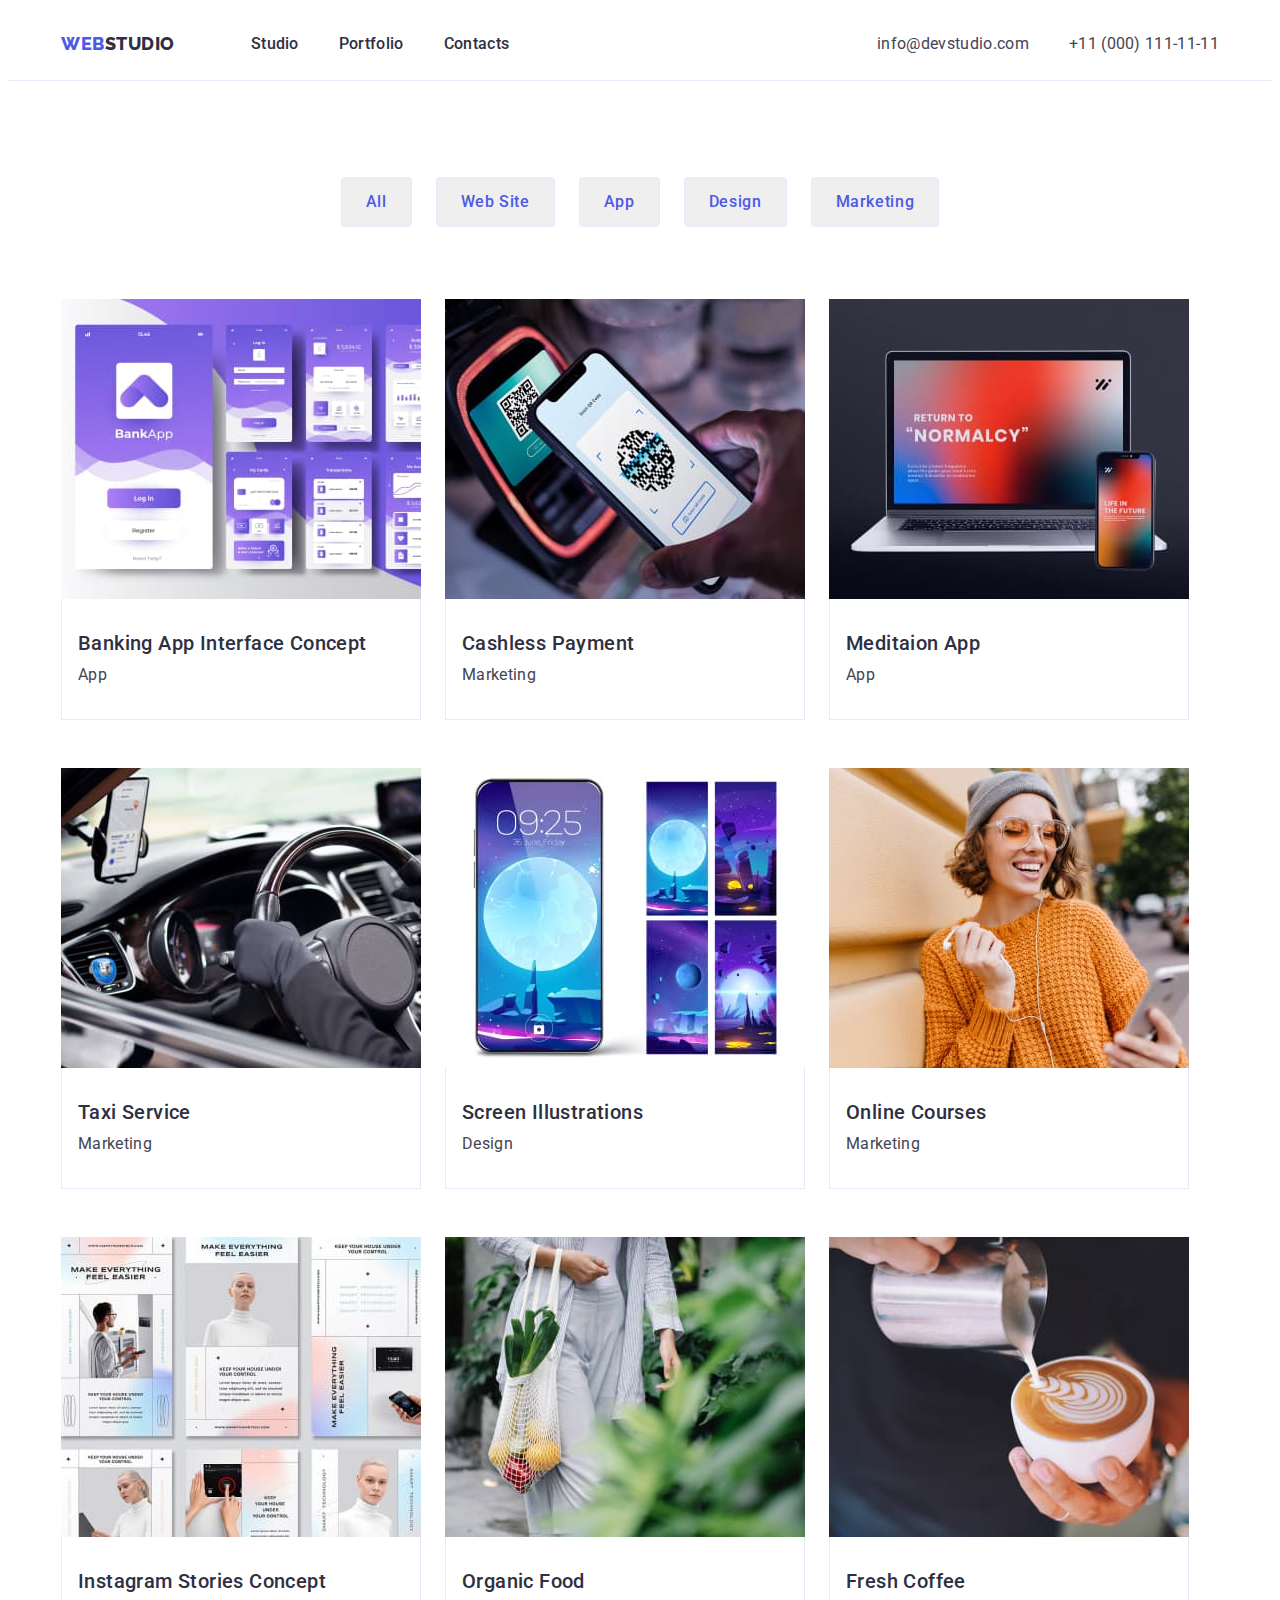
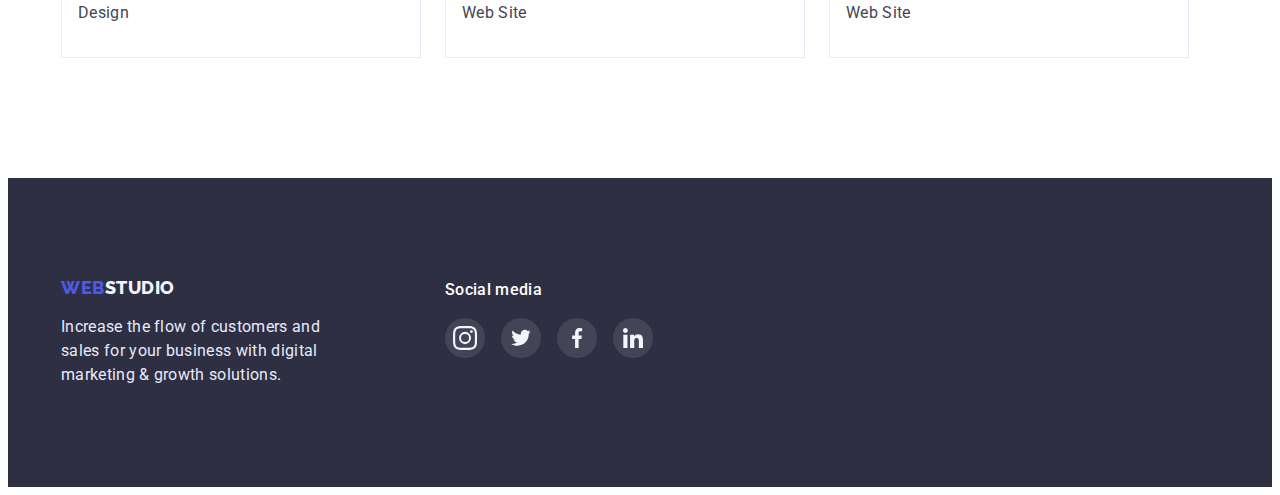
==== portfolio.html @ 491cf956 "Initial commit" ====
<!DOCTYPE html>
<html lang="en">
<head>
    <meta charset="UTF-8">
    <meta http-equiv="X-UA-Compatible" content="IE=edge">
    <meta name="viewport" content="width=device-width, initial-scale=1.0">
    <title>Webstudio</title>
    <link rel="preconnect" href="https://fonts.googleapis.com">
    <link rel="preconnect" href="https://fonts.gstatic.com" crossorigin>
    <link href="https://fonts.googleapis.com/css2?family=Raleway:wght@800&family=Roboto:wght@400;500;700;900&display=swap" rel="stylesheet">
    <link rel="stylesheet" href="https://cdnjs.cloudflare.com/ajax/libs/modern-normalize/1.1.0/modern-normalize.min.css" integrity="sha512-wpPYUAdjBVSE4KJnH1VR1HeZfpl1ub8YT/NKx4PuQ5NmX2tKuGu6U/JRp5y+Y8XG2tV+wKQpNHVUX03MfMFn9Q==" crossorigin="anonymous" referrerpolicy="no-referrer" />
    <link rel="stylesheet" href="./css/styles.css">
</head>
<body>
    <header class="header-portfolio">
        <div class="container header-container">
            <nav class="header-navigation">
            <a class="link logo-portfolio" href="./index.html">Web<span class="logo-portfolio-span">Studio</span></a>
                <ul class="list header-list">
                <li><a class="link portfolio-link" href="./index.html">Studio</a></li>
                <li><a class="link portfolio-link" href="./portfolio.html">Portfolio</a></li>
                <li><a class="link portfolio-link" href="#">Contacts</a></li>
            </ul>
            </nav>
            <address> 
                <ul class="list address-container">
            <li class="portfolio-item"><a class="link portfolio-mail contacts-port" href="mailto:info@devstudio.com">info@devstudio.com</a></li>
            <li class="portfolio-item"><a class="link portfolio-tel contacts-port" href="tel:+110001111111">+11 (000) 111-11-11</a></li>
                </ul>
            </address>
        </div>
    </header>
    <main>
        <section class="section-portf">
            <div class="container">
                <ul class="list list-btn">
                    <li><button class="btn-portfolio" type="button">All</button></li>
                    <li><button class="btn-portfolio" type="button">Web Site</button></li>
                    <li><button class="btn-portfolio" type="button">App</button></li>
                    <li><button class="btn-portfolio" type="button">Design</button></li>
                    <li><button class="btn-portfolio" type="button">Marketing</button></li>
                </ul>
                <ul class="list image-list">
                        <li class="item-portfolio">
                            <img src="./images/service1.jpg" alt="Content" width="360" height="300">
                            <div class="content-img-p">
                                <h2 class="image-title">Banking App Interface Concept</h2>
                                <p class="image-text">App</p>
                            </div>
                        </li>
                        <li class="item-portfolio">
                            <img src="./images/service2.jpg" alt="Phone" width="360" height="300">
                            <div class="content-img-p">
                                <h2 class="image-title">Cashless Payment</h2>
                                <p class="image-text">Marketing</p>
                            </div>
                        </li>
                        <li class="item-portfolio">
                            <img src="./images/service3.jpg" alt="laptop" width="360" height="300">
                            <div class="content-img-p">
                                <h2 class="image-title">Meditaion App</h2>
                                <p class="image-text">App</p>
                            </div>
                        </li>
                        <li class="item-portfolio">
                            <img src="./images/service4.jpg" alt="Car" width="360" height="300">
                            <div class="content-img-p">
                                <h2 class="image-title">Taxi Service</h2>
                                <p class="image-text">Marketing</p>
                            </div>
                        </li>
                        <li class="item-portfolio">
                            <img src="./images/service5.jpg" alt="Phon fon" width="360" height="300">
                            <div class="content-img-p">
                                <h2 class="image-title">Screen Illustrations</h2>
                                <p class="image-text">Design</p>
                            </div>
                        </li>
                        <li class="item-portfolio">
                            <img src="./images/service6.jpg" alt="A woman" width="360" height="300">
                            <div class="content-img-p">
                                <h2 class="image-title">Online Courses</h2>
                                <p class="image-text">Marketing</p>
                            </div>
                        </li>
                        <li class="item-portfolio">
                            <img src="./images/service7.jpg" alt="Instagram" width="360" height="300">
                            <div class="content-img-p">
                                <h2 class="image-title">Instagram Stories Concept</h2>
                                <p class="image-text">Design</p>
                            </div>
                        </li>
                        <li class="item-portfolio">
                            <img src="./images/service8.jpg" alt="Food" width="360" height="300">
                            <div class="content-img-p">
                                <h2 class="image-title">Organic Food</h2>
                                <p class="image-text">Web Site</p>
                            </div>
                        </li>
                        <li class="item-portfolio">
                            <img src="./images/service9.jpg" alt="Coffee" width="360" height="300">
                            <div class="content-img-p">
                                <h2 class="image-title">Fresh Coffee</h2>
                                <p class="image-text">Web Site</p>
                            </div>
                        </li>
                </ul>
            </div>
        </section>
    </main>
    <footer class="footer">
        <div class="container flex-footer">
            <div>
                <a class="link footer-logo" href="./index.html">Web<span class="footer-logo-span">Studio</span></a>
                <p class="footer-text">Increase the flow of customers and sales for your business with digital marketing & growth solutions.</p>
            </div>
            <div>
                <a class="soc-text">Social media</a>
                <ul class="soc-footer-list list">
                    <li class="socf-item"><a href="" class="socf-link link"><svg width="24" height="24"><use href="./images/icons.svg/symbol-defs.svg#icon-instagram"></use></svg></a></li>
                    <li class="socf-item"><a href="" class="socf-link link"><svg width="24" height="19.5"><use href="./images/icons.svg/symbol-defs.svg#icon-twitter"></use></svg></a></li>
                    <li class="socf-item"><a href="" class="socf-link link"><svg width="20" height="24"><use href="./images/icons.svg/symbol-defs.svg#icon-facebook"></use></svg></a></li>
                    <li class="socf-item"><a href="" class="socf-link link"><svg width="20" height="20"><use href="./images/icons.svg/symbol-defs.svg#icon-linkedin"></use></svg></a></li>
                </ul>
            </div>
        </div>
    </footer>   
</body>
</html>
---- css/styles.css ----
:root {
  --main-background: #2e2f42;
  --text-color: #434455;
  --hover-focus-color: #4D5AE5;
  --btn-color-hov-foc: #404BBF;
  --light-color: #ffffff;
  --4light-color: #f4f4fd;
  --footer-color-text: #e7e9fc;
  --border-color: 1px solid #e7e9fc;
}


body {
  font-family: 'roboto', sans-serif;
  color: var(--text-color)
}

h1,h2,h3,p {
  margin: 0;
}

ul {
  margin: 0;
  padding-left: 0;
}

img {
  display: block;
  max-width: 100%;
  height: auto; 
}

.container {
  width: 1158px;
  padding: 0 15px;
  margin: 0 auto;
}

.sections {
  padding-bottom: 120px;
  padding-top: 120px; 
}


.list {
  list-style: none;
}

.link {
  text-decoration: none;
}
/* Header */
.header {
  padding-top: 24px;
  padding-bottom: 24px;
}

.header-container {
  display: flex; 
  align-items: center;
}

.header-navigation {
  display: flex;
  align-items: center; 
  margin-right: auto;
}

.address-container {
  display: flex;
  align-items: center;
  gap: 40px;
}

.header-logo {  
  font-family: 'raleway', sans-serif;
  font-weight: 800;
  font-size: 18px;
  line-height: 1.33;
  letter-spacing: 0.03em;
  text-transform: uppercase;
  color: var(--hover-focus-color);
  margin-right: 76px;
}
.span-logo {
  color: var(--main-background);
}
.header-list {
  display: flex;
  gap: 40px;
}
.header-item {
}
.header-link {
  font-weight: 500;
  font-size: 16px;
  line-height: 1.5;
  letter-spacing: 0.02em;
  color: var(--main-background);
}
.header-link:hover,
.header-link:focus {
  color: var(--hover-focus-color);
}

.address {
}
.address-list {
}

.address-item {
  font-style: normal;
}
.contacts-header:hover,
.contacts-header:focus {
  color: var(--hover-focus-color);
}
.address-mail {
  font-size: 16px;
  line-height: 1.5;
  letter-spacing: 0.02em;
  color: var(--text-color);
}
.address-tel {
  font-size: 16px;
  line-height: 1.5;
  letter-spacing: 0.02em;
  color: var(--text-color);
}
/* hero */
.section-hero {
  max-width: 1440px;
  background: var(--main-background);
  background-image: linear-gradient(rgba(46, 47, 66, 0.7),rgba(46, 47, 66, 0.7)), url(../images/people-office.jpg);
  background-repeat: no-repeat;
  padding-top: 188px;
  padding-bottom: 188px;
  text-align: center;
}
.section-title-hero {
  font-size: 56px;
  line-height: 1.07;
  text-align: center;
  letter-spacing: 0.02em;
  color: var(--light-color);
  margin-bottom: 48px;
}

.main-btn {
  font-family: "Roboto", sans-serif;
  font-weight: 500;
  font-size: 16px;
  line-height: 1.5;
  letter-spacing: 0.04em;
  color: var(--light-color);
  cursor: pointer;
  background: var(--hover-focus-color);
  box-shadow: 0px 4px 4px rgba(0, 0, 0, 0.15);
  border-radius: 4px;
  padding: 16px 32px;
  border: 0;
}

.main-btn:hover,
.main-btn:focus {
  background: var(--btn-color-hov-foc);
}

/* features */

.icon-box-features {
  width: 264px;
  height: 112px;
  background: #F4F4FD;
  border-radius: 4px;
  display: grid;
  justify-items: center;
  align-items: center;
}

.features-icon {
  width: 64px;
  height: 64px;
  display: flex;
  justify-items: center;
}

.item {
  flex-basis: calc((100% - 72px) /4);
}

.text-content{
  display: flex;
  gap: 24px;
}

.title-features {
}
.visually-hidden {
  position: absolute;
  white-space: nowrap;
  width: 1px;
  height: 1px;
  overflow: hidden;
  border: 0;
  padding: 0;
  clip: rect(0 0 0 0);
  clip-path: inset(50%);
  margin: -1px;
}
.subtitle-features {
  font-weight: 500;
  font-size: 20px;
  line-height: 1.2;
  letter-spacing: 0.02em;
  color: var(--main-background);
  margin-bottom: 8px;
  margin-top: 8px;
}
.text-features {
  font-size: 16px;
  line-height: 1.5;
  letter-spacing: 0.02em;
  color: var(--text-color);
  max-width: 264px;
}
/* doing */
.doing {
  padding-bottom: 120px;
}
.doing-title {
  font-size: 36px;
  line-height: 1.11;
  letter-spacing: 0.02em;
  text-align: center;
  text-transform: capitalize;
  color: var(--main-background);
  margin-bottom: 72px;
}
.doing-item {
}
.doing-list {
  display: flex;
  gap: 24px;
}

/* team */

.team {
  background: var(--4light-color);
}
.team-title {
  font-size: 36px;
  line-height: 1.11;
  letter-spacing: 0.02em;
  text-align: center;
  text-transform: capitalize;
  color: var(--main-background);
  margin-bottom: 72px;
}
.team-item {
  background: var(--light-color);
  text-align: center;
  box-shadow: 0px 1px 6px rgba(46, 47, 66, 0.08), 0px 1px 1px rgba(46, 47, 66, 0.16), 0px 2px 1px rgba(46, 47, 66, 0.08);
  border-radius: 0px 0px 4px 4px;
}

.team-subtitle {
  font-weight: 500;
  font-size: 20px;
  line-height: 1.2;
  letter-spacing: 0.02em;
  color: var(--main-background);
}
.team-text {
  font-size: 16px;
  line-height: 1.5;
  letter-spacing: 0.02em;
  color: var(--text-color);
  margin-top: 8px;
  margin-bottom: 8px;
}

.team-conten {
  padding-top: 32px;
  padding-bottom: 32px;
}

.team-list {
  display: flex;
  gap: 24px;
}

.team-soc-list {
  display: flex;
  justify-content: center;
  gap: 24px;
}
.team-soc-item {
  width: 40px;
  height: 40px;
}
.team-soc-link {
  width: 100%;
  height: 100%;
  background-color: #4D5AE5;
  display: flex;
  align-items: center;
  justify-content: center;
  border-radius: 50%;
}

.team-soc-item :is(:hover,:focus) {
  background-color: #404BBF;
}
/* customers */

.customers-title {
  font-size: 36px;
  line-height: 40px;
  text-align: center;
  letter-spacing: 0.02em;
  text-transform: capitalize;
  color: var(--main-background);
  margin-bottom: 72px;
}

.customers-section {
  padding-top: 130px;
  padding-bottom: 120px;
}

.customers-list {
  display: flex;
  gap: 24px;
}

.customers-item {
  flex-basis: calc((100% - 120px) / 6);
  width: 168px;
  height: 88px;
}
.customers-link {
  width: 100%;
  height: 100%;
  border: 1px solid #8E8F99;
  display: flex;
  align-items: center;
  justify-content: center;
  border-radius: 5px;
}

.customers-icon{
  fill: #8e8f99;
}
.customers-link:is(:hover, :focus) {
  border-color: #404BBF;
} 
.customers-link:is(:hover, :focus)  .customers-icon {
  fill: #404BBF;
}

/* footer */


.footer-logo {
  font-family: "Raleway", sans-serif;
  font-weight: 800;
  font-size: 18px;
  line-height: 1.16;
  letter-spacing: 0.03em;
  text-transform: uppercase;
  color: var(--hover-focus-color);
}
.footer-logo-span {
  color: var(--4light-color);
}
.footer-text {
  font-size: 16px;
  line-height: 1.5;
  letter-spacing: 0.02em;
  color: var(--footer-color-text);
  margin-top: 16px;
  max-width: 264px;
}
.flex-footer {
  display: flex;
  gap: 120px;
}

.soc-text {
  font-weight: 500;
  font-size: 16px;
  line-height: 24px;
  letter-spacing: 0.02em;
  color: #FFFFFF;
}

.soc-footer-list {
  display: flex;
  gap: 16px;
  padding-top: 16px;
}

.socf-item {
  width: 40px;
  height: 40px;
}
.socf-link {  
  width: 100%;
  height: 100%;
  background-color: #434455;
  display: flex;
  align-items: center;
  justify-content: center;
  border-radius: 50%;
}

.socf-item :is(:hover,:focus) {
  background-color: #31D0AA;
}

/* -----PORTFOLIO----- */
/* header */

.header-portfolio {
  padding-top: 24px;
  padding-bottom: 24px;
  border-bottom: 1px solid #E7E9FC;
}

.logo-portfolio {
  font-family: "Raleway", sans-serif;
  font-weight: 800;
  font-size: 18px;
  line-height: 1.33;
  letter-spacing: 0.03em;
  text-transform: uppercase;
  color: var(--hover-focus-color);
  margin-right: 76px;
}
.logo-portfolio-span {
  color: var(--main-background);
}
.portfolio-link {
  font-weight: 500;
  font-size: 16px;
  line-height: 1.5;
  letter-spacing: 0.02em;
  color: var(--main-background);
}

.portfolio-link:hover,
.portfolio-link:focus {
  color: var(--hover-focus-color);
}

.portfolio-mail {
  font-size: 16px;
  line-height: 1.5;
  letter-spacing: 0.02em;
  color: var(--text-color);
}
.portfolio-tel {
  font-size: 16px;
  line-height: 1.5;
  letter-spacing: 0.02em;
  color: var(--text-color);
}


.contacts-port:hover,
.contacts-port:focus {
  color: var(--hover-focus-color);
}

.portfolio-item {
    font-style: normal;
  }
  

/* section button */ 

.list-btn {
  display: flex;
  gap: 24px;
  justify-content: center;
}

.section-portf {
  padding-top: 96px;
  padding-bottom: 120px;
}

.btn-portfolio {
  font-family: "Roboto", sans-serif;
  font-weight: 500;
  font-size: 16px;
  line-height: 1.5;
  letter-spacing: 0.04em;
  color: var(--hover-focus-color);
  cursor: pointer;
  border: var(--border-color);
  border-radius: 4px;
  padding: 12px 24px;
}

.btn-portfolio:hover,
.btn-portfolio:focus {
  color: var(--light-color);
  border-color: var(--btn-color-hov-foc);
  background:  var(--btn-color-hov-foc);
  box-shadow: 0px 3px 1px rgba(0, 0, 0, 0.1), 0px 2px 1px rgba(0, 0, 0, 0.08), 0px 2px 2px rgba(0, 0, 0, 0.12);
}

/* section image*/

.itm-portfolio {
  flex-basis: calc((100% - 48px) /3);
}

.content-img-p {
  border: 1px solid #E7E9FC;
  border-top: none;
  padding-left: 16px;
  padding-bottom: 32px;
  padding-top: 32px;
}

.content-img-p:is(:hover,:focus) {
  box-shadow: 0px 1px 6px rgba(46, 47, 66, 0.08), 
0px 1px 1px rgba(46, 47, 66, 0.16), 0px 2px 1px rgba(46, 47, 66, 0.08);
  cursor: pointer;
}


.image-list {
  margin-top: 72px;
  display: flex;
  flex-wrap: wrap;
  column-gap: 24px;
  row-gap: 48px;
}

.image-title {
  font-weight: 500;
  font-size: 20px;
  line-height: 1.2;
  letter-spacing: 0.02em;
  color: var(--main-background);
  margin-bottom: 8px;
}
.image-text {
  font-size: 16px;
  line-height: 1.5;
  letter-spacing: 0.02em;
  color: var(--text-color)
  
}
/* footet portfolio */

.footer {
  background: var(--main-background);
  padding-top: 100px;
  padding-bottom: 100px;
}

.logo-footer-port {
  font-family: "Raleway", sans-serif;
  font-weight: 800;
  font-size: 18px;
  line-height: 1.16;
  letter-spacing: 0.03em;
  text-transform: uppercase;
  color: var(--hover-focus-color);
}

.logo-footer-span-port {
  color: var(--4light-color);
}

.footer-text-port {
  font-size: 16px;
  line-height: 1.5;
  letter-spacing: 0.02em;
  color: var(--footer-color-text);
  margin-top: 16px;
  max-width: 264px;
}
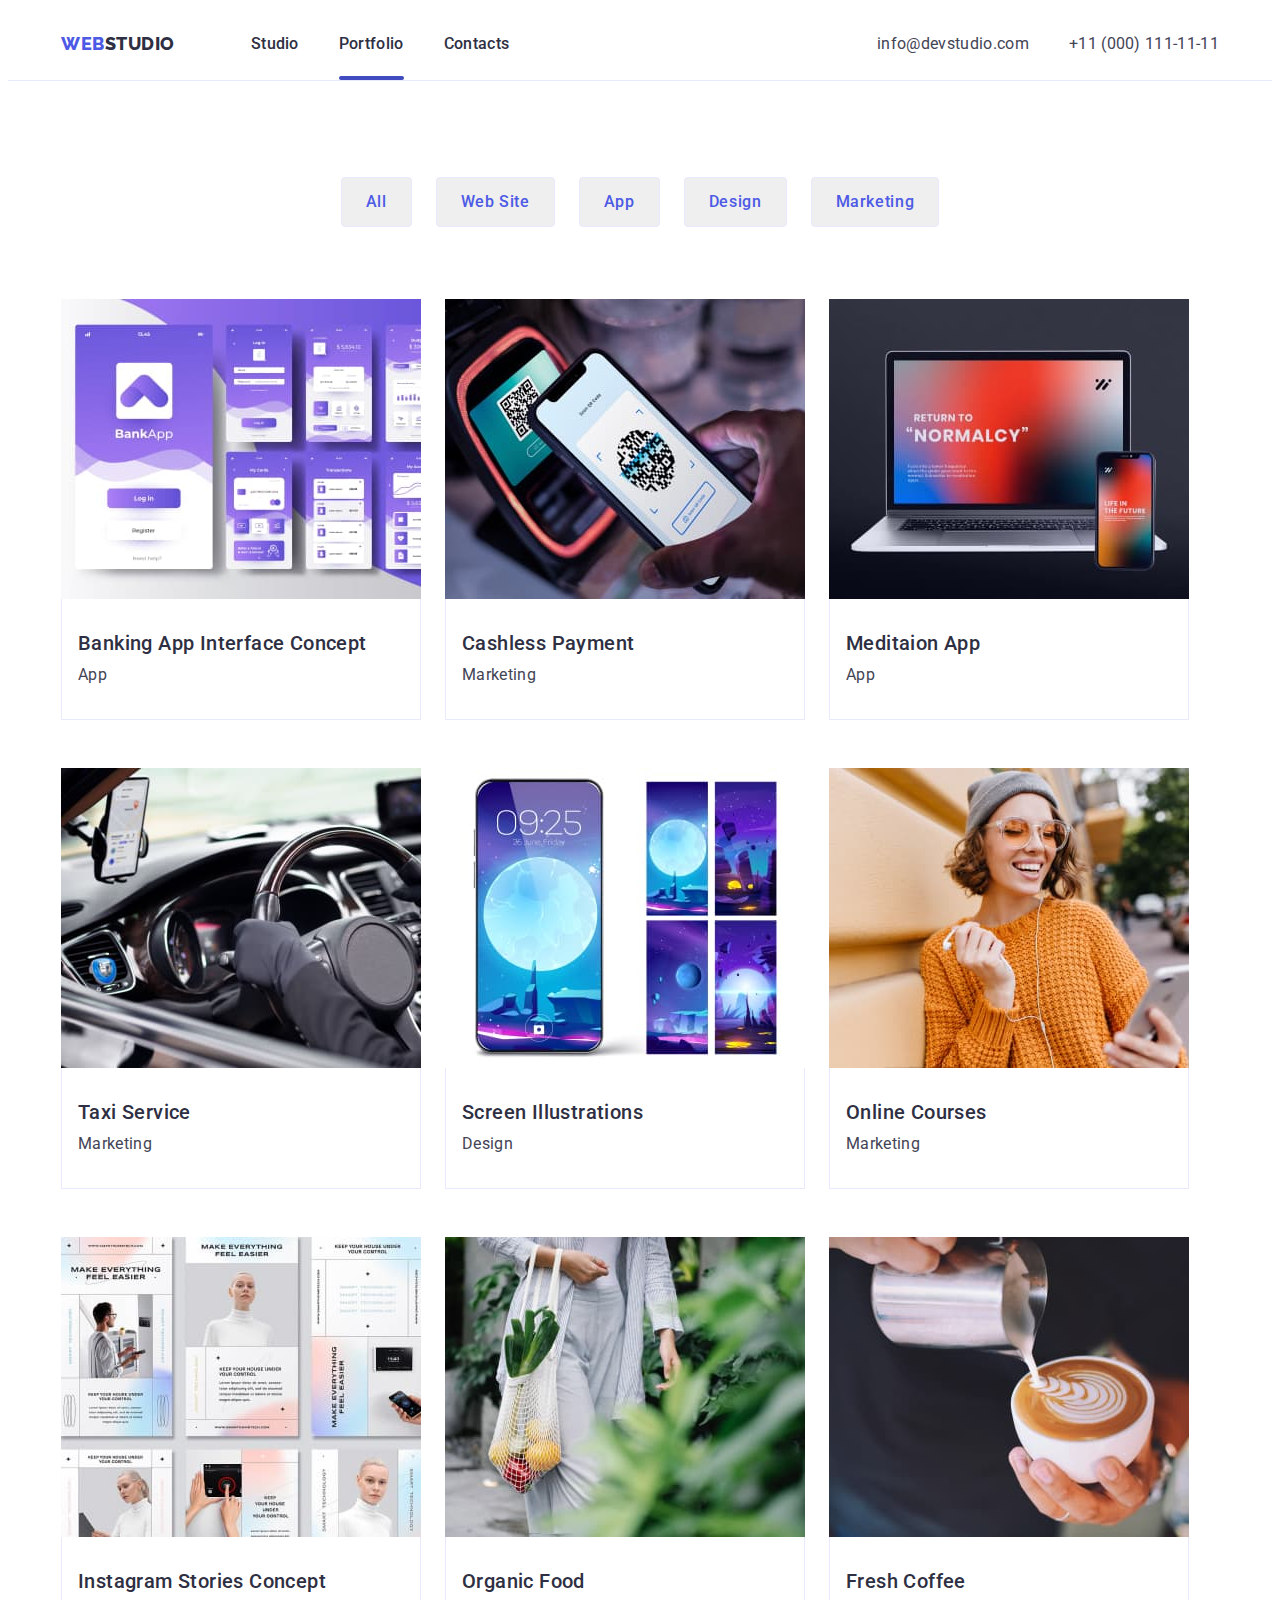
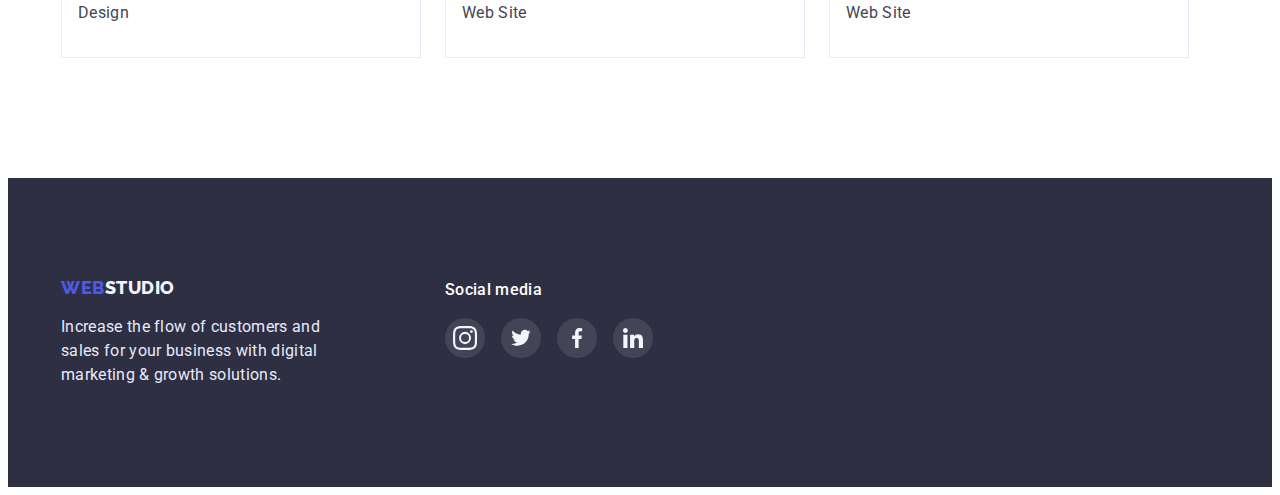
==== commit 163244b6: "add all" ====
--- a/portfolio.html
+++ b/portfolio.html
@@ -18,7 +18,7 @@
             <a class="link logo-portfolio" href="./index.html">Web<span class="logo-portfolio-span">Studio</span></a>
                 <ul class="list header-list">
                 <li><a class="link portfolio-link" href="./index.html">Studio</a></li>
-                <li><a class="link portfolio-link" href="./portfolio.html">Portfolio</a></li>
+                <li><a class="link portfolio-link current" href="./portfolio.html">Portfolio</a></li>
                 <li><a class="link portfolio-link" href="#">Contacts</a></li>
             </ul>
             </nav>
--- a/css/styles.css
+++ b/css/styles.css
@@ -50,6 +50,23 @@
   text-decoration: none;
 }
 /* Header */
+
+.current {
+  color: #404BBF;
+  position: relative;
+}
+
+.current::after {
+  content: "";
+  position: absolute;
+  width: 100%;
+  height: 4px;
+  left: 0px;
+  bottom: -27px;
+  background: var(--btn-color-hov-foc);
+  border-radius: 2px;
+}
+
 .header {
   padding-top: 24px;
   padding-bottom: 24px;
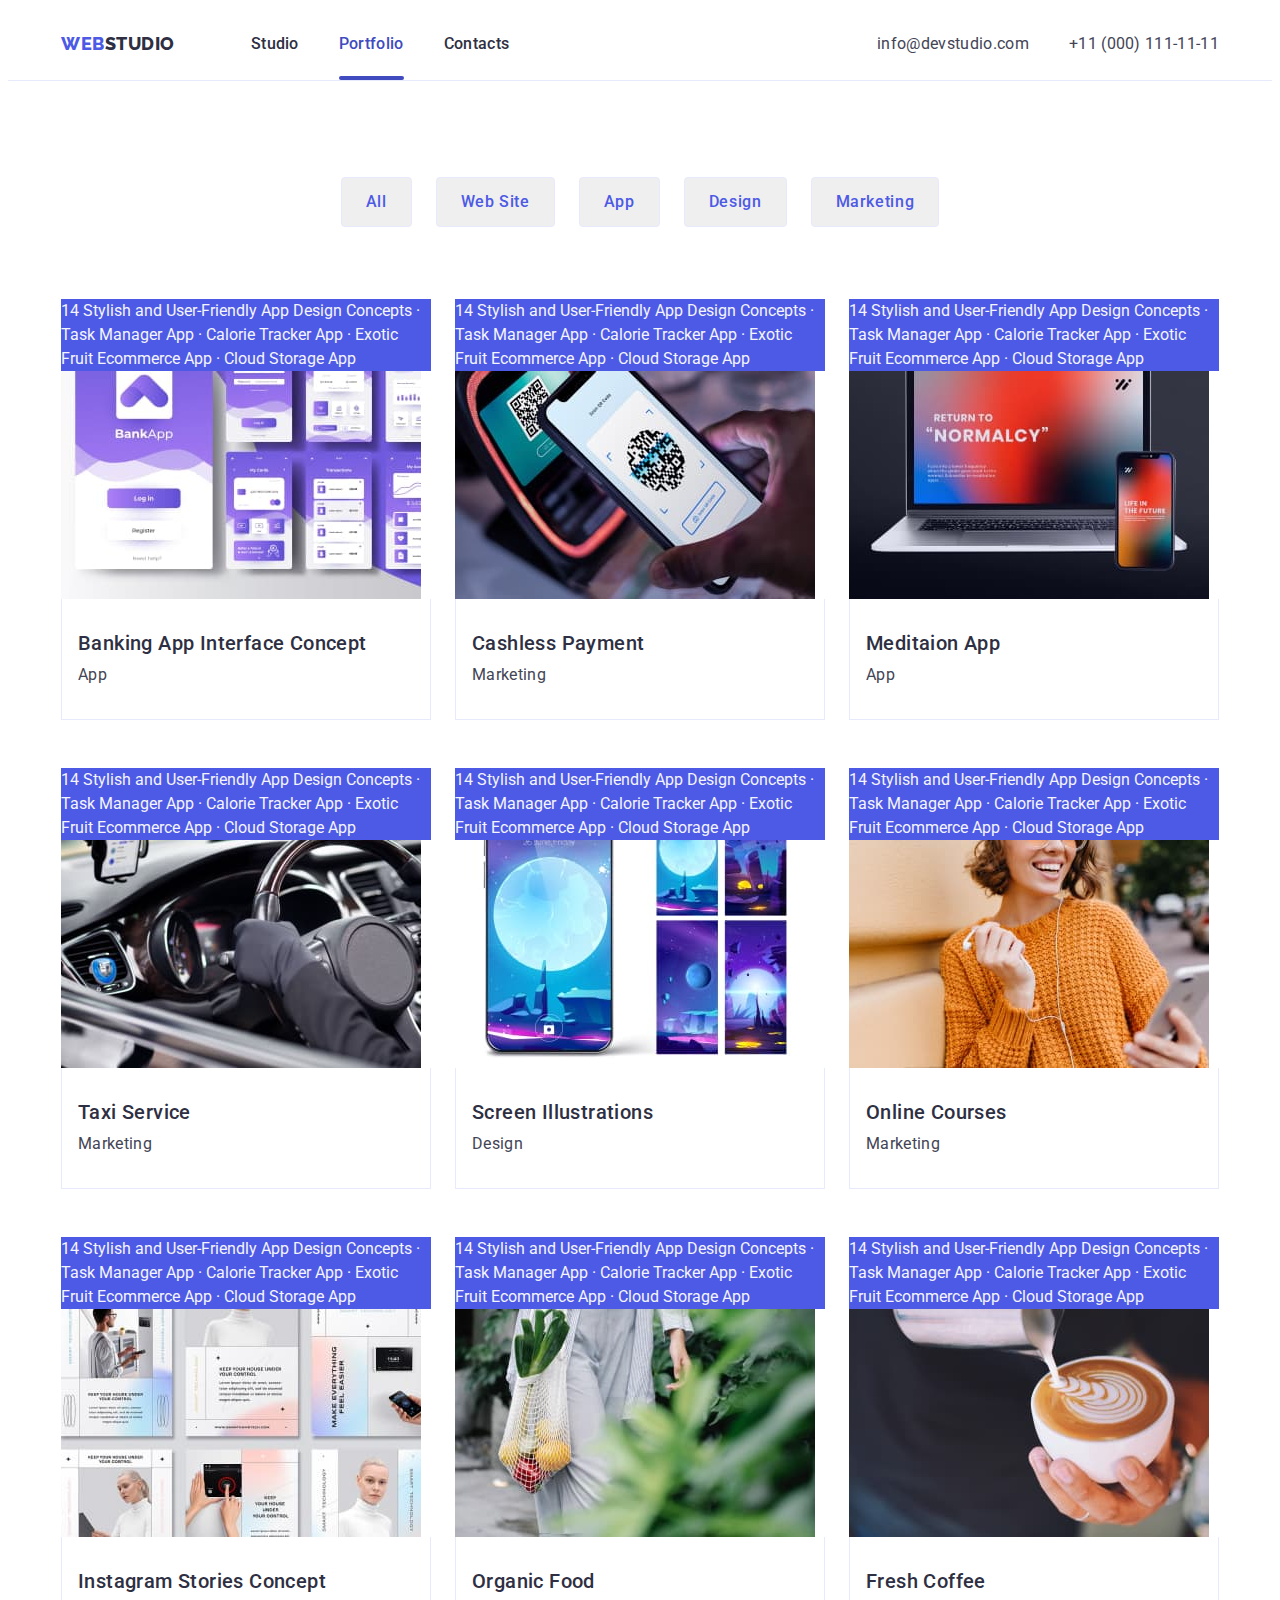
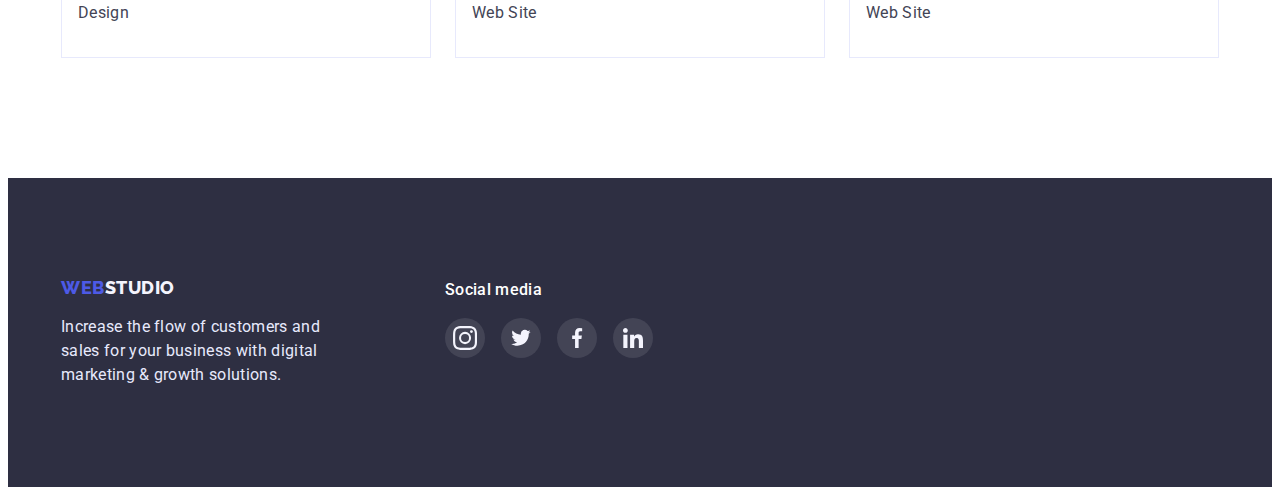
==== commit dbf172d0: "add all" ====
--- a/portfolio.html
+++ b/portfolio.html
@@ -43,6 +43,7 @@
                 <ul class="list image-list">
                         <li class="item-portfolio">
                             <img src="./images/service1.jpg" alt="Content" width="360" height="300">
+                            <p class="portf-top-text">14 Stylish and User-Friendly App Design Concepts · Task Manager App · Calorie Tracker App · Exotic Fruit Ecommerce App · Cloud Storage App</p>
                             <div class="content-img-p">
                                 <h2 class="image-title">Banking App Interface Concept</h2>
                                 <p class="image-text">App</p>
@@ -50,6 +51,7 @@
                         </li>
                         <li class="item-portfolio">
                             <img src="./images/service2.jpg" alt="Phone" width="360" height="300">
+                            <p class="portf-top-text">14 Stylish and User-Friendly App Design Concepts · Task Manager App · Calorie Tracker App · Exotic Fruit Ecommerce App · Cloud Storage App</p>
                             <div class="content-img-p">
                                 <h2 class="image-title">Cashless Payment</h2>
                                 <p class="image-text">Marketing</p>
@@ -57,6 +59,7 @@
                         </li>
                         <li class="item-portfolio">
                             <img src="./images/service3.jpg" alt="laptop" width="360" height="300">
+                            <p class="portf-top-text">14 Stylish and User-Friendly App Design Concepts · Task Manager App · Calorie Tracker App · Exotic Fruit Ecommerce App · Cloud Storage App</p>
                             <div class="content-img-p">
                                 <h2 class="image-title">Meditaion App</h2>
                                 <p class="image-text">App</p>
@@ -64,6 +67,7 @@
                         </li>
                         <li class="item-portfolio">
                             <img src="./images/service4.jpg" alt="Car" width="360" height="300">
+                            <p class="portf-top-text">14 Stylish and User-Friendly App Design Concepts · Task Manager App · Calorie Tracker App · Exotic Fruit Ecommerce App · Cloud Storage App</p>
                             <div class="content-img-p">
                                 <h2 class="image-title">Taxi Service</h2>
                                 <p class="image-text">Marketing</p>
@@ -71,6 +75,7 @@
                         </li>
                         <li class="item-portfolio">
                             <img src="./images/service5.jpg" alt="Phon fon" width="360" height="300">
+                            <p class="portf-top-text">14 Stylish and User-Friendly App Design Concepts · Task Manager App · Calorie Tracker App · Exotic Fruit Ecommerce App · Cloud Storage App</p>
                             <div class="content-img-p">
                                 <h2 class="image-title">Screen Illustrations</h2>
                                 <p class="image-text">Design</p>
@@ -78,6 +83,7 @@
                         </li>
                         <li class="item-portfolio">
                             <img src="./images/service6.jpg" alt="A woman" width="360" height="300">
+                            <p class="portf-top-text">14 Stylish and User-Friendly App Design Concepts · Task Manager App · Calorie Tracker App · Exotic Fruit Ecommerce App · Cloud Storage App</p>
                             <div class="content-img-p">
                                 <h2 class="image-title">Online Courses</h2>
                                 <p class="image-text">Marketing</p>
@@ -85,6 +91,7 @@
                         </li>
                         <li class="item-portfolio">
                             <img src="./images/service7.jpg" alt="Instagram" width="360" height="300">
+                            <p class="portf-top-text">14 Stylish and User-Friendly App Design Concepts · Task Manager App · Calorie Tracker App · Exotic Fruit Ecommerce App · Cloud Storage App</p>
                             <div class="content-img-p">
                                 <h2 class="image-title">Instagram Stories Concept</h2>
                                 <p class="image-text">Design</p>
@@ -92,6 +99,7 @@
                         </li>
                         <li class="item-portfolio">
                             <img src="./images/service8.jpg" alt="Food" width="360" height="300">
+                            <p class="portf-top-text">14 Stylish and User-Friendly App Design Concepts · Task Manager App · Calorie Tracker App · Exotic Fruit Ecommerce App · Cloud Storage App</p>
                             <div class="content-img-p">
                                 <h2 class="image-title">Organic Food</h2>
                                 <p class="image-text">Web Site</p>
@@ -99,6 +107,7 @@
                         </li>
                         <li class="item-portfolio">
                             <img src="./images/service9.jpg" alt="Coffee" width="360" height="300">
+                            <p class="portf-top-text">14 Stylish and User-Friendly App Design Concepts · Task Manager App · Calorie Tracker App · Exotic Fruit Ecommerce App · Cloud Storage App</p>
                             <div class="content-img-p">
                                 <h2 class="image-title">Fresh Coffee</h2>
                                 <p class="image-text">Web Site</p>
--- a/css/styles.css
+++ b/css/styles.css
@@ -51,21 +51,7 @@
 }
 /* Header */
 
-.current {
-  color: #404BBF;
-  position: relative;
-}
-
-.current::after {
-  content: "";
-  position: absolute;
-  width: 100%;
-  height: 4px;
-  left: 0px;
-  bottom: -27px;
-  background: var(--btn-color-hov-foc);
-  border-radius: 2px;
-}
+
 
 .header {
   padding-top: 24px;
@@ -114,12 +100,15 @@
   line-height: 1.5;
   letter-spacing: 0.02em;
   color: var(--main-background);
+  transition: color 250ms;
 }
 .header-link:hover,
 .header-link:focus {
   color: var(--hover-focus-color);
 }
 
+
+
 .address {
 }
 .address-list {
@@ -131,6 +120,7 @@
 .contacts-header:hover,
 .contacts-header:focus {
   color: var(--hover-focus-color);
+  transition: color 250ms;
 }
 .address-mail {
   font-size: 16px;
@@ -176,6 +166,7 @@
   border-radius: 4px;
   padding: 16px 32px;
   border: 0;
+  transition: background 250ms;
 }
 
 .main-btn:hover,
@@ -313,10 +304,7 @@
   justify-content: center;
   gap: 24px;
 }
-.team-soc-item {
-  width: 40px;
-  height: 40px;
-}
+
 .team-soc-link {
   width: 100%;
   height: 100%;
@@ -325,6 +313,12 @@
   align-items: center;
   justify-content: center;
   border-radius: 50%;
+  transition: background-color 250ms;
+}
+
+.team-soc-item {
+  width: 40px;
+  height: 40px;
 }
 
 .team-soc-item :is(:hover,:focus) {
@@ -365,10 +359,12 @@
   align-items: center;
   justify-content: center;
   border-radius: 5px;
+  transition: border-color 250ms;
 }
 
 .customers-icon{
   fill: #8e8f99;
+  transition: fill 250ms;
 }
 .customers-link:is(:hover, :focus) {
   border-color: #404BBF;
@@ -431,6 +427,7 @@
   align-items: center;
   justify-content: center;
   border-radius: 50%;
+  transition: background-color 250ms linear;
 }
 
 .socf-item :is(:hover,:focus) {
@@ -465,6 +462,7 @@
   line-height: 1.5;
   letter-spacing: 0.02em;
   color: var(--main-background);
+  transition: color 250ms linear;
 }
 
 .portfolio-link:hover,
@@ -477,12 +475,14 @@
   line-height: 1.5;
   letter-spacing: 0.02em;
   color: var(--text-color);
+  transition: color 250ms linear;
 }
 .portfolio-tel {
   font-size: 16px;
   line-height: 1.5;
   letter-spacing: 0.02em;
   color: var(--text-color);
+  transition: color 250ms linear;
 }
 
 
@@ -520,6 +520,7 @@
   border: var(--border-color);
   border-radius: 4px;
   padding: 12px 24px;
+  transition: background  250ms linear, border-color  250ms linear ;
 }
 
 .btn-portfolio:hover,
@@ -532,8 +533,18 @@
 
 /* section image*/
 
-.itm-portfolio {
+.item-portfolio {
   flex-basis: calc((100% - 48px) /3);
+  position: relative;
+}
+
+.portf-top-text {
+  position: absolute;
+  top: 0;
+  font-size: 16px;
+  line-height: 1.5;
+  color: var(--4light-color);
+  background-color: var(--hover-focus-color);
 }
 
 .content-img-p {
@@ -542,6 +553,7 @@
   padding-left: 16px;
   padding-bottom: 32px;
   padding-top: 32px;
+  transition: box-shadow 250ms linear;
 }
 
 .content-img-p:is(:hover,:focus) {
@@ -604,3 +616,19 @@
   margin-top: 16px;
   max-width: 264px;
 }
+
+.current {
+  color: #404BBF;
+  position: relative;
+}
+
+.current::after {
+  content: "";
+  position: absolute;
+  width: 100%;
+  height: 4px;
+  left: 0px;
+  bottom: -27px;
+  background: var(--btn-color-hov-foc);
+  border-radius: 2px;
+}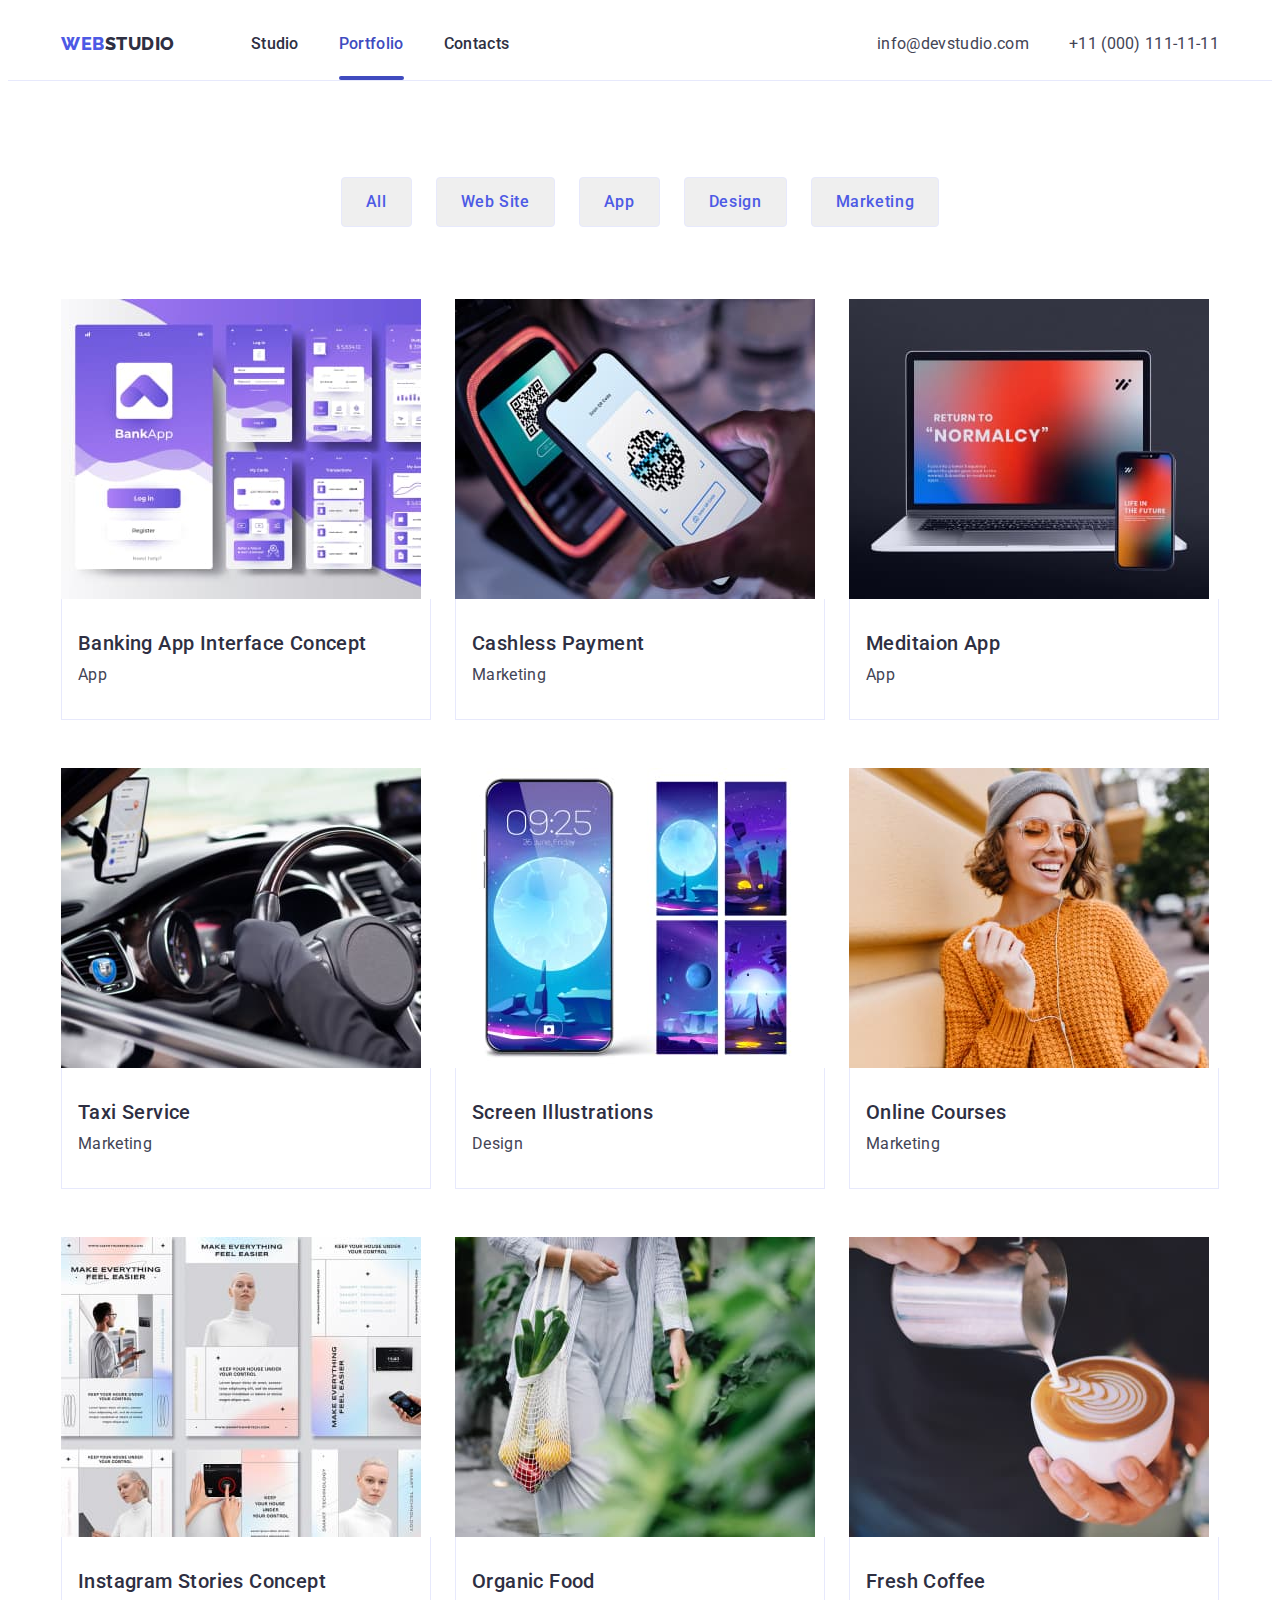
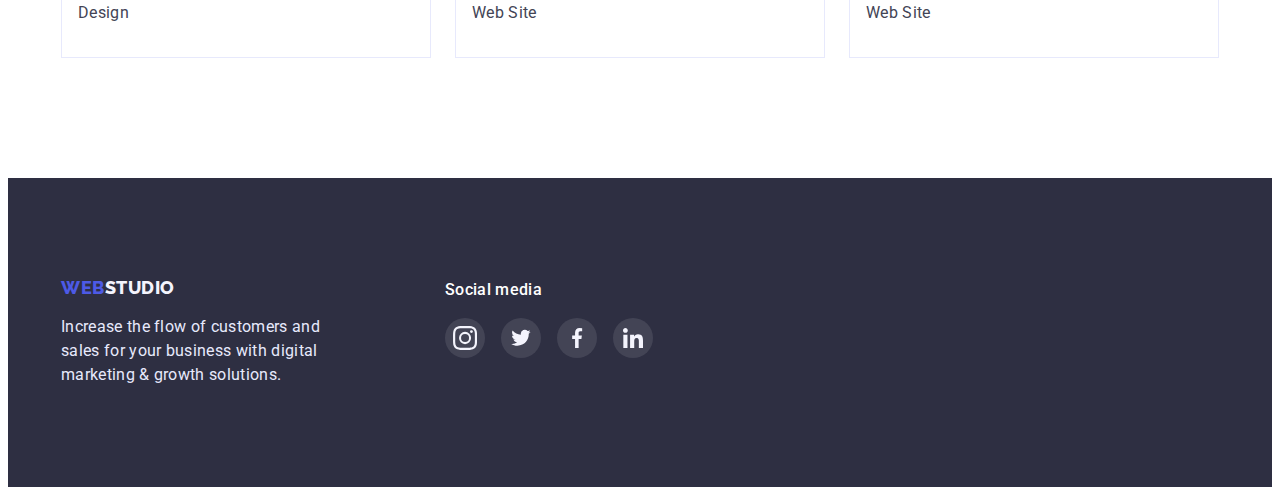
==== commit 0a3351d0: "add all" ====
--- a/portfolio.html
+++ b/portfolio.html
@@ -42,72 +42,72 @@
                 </ul>
                 <ul class="list image-list">
                         <li class="item-portfolio">
-                            <img src="./images/service1.jpg" alt="Content" width="360" height="300">
-                            <p class="portf-top-text">14 Stylish and User-Friendly App Design Concepts · Task Manager App · Calorie Tracker App · Exotic Fruit Ecommerce App · Cloud Storage App</p>
+                            <div class="portf-top-wrap"><img src="./images/service1.jpg" alt="Content" width="360" height="300">
+                            <p class="portf-top-text">14 Stylish and User-Friendly App Design Concepts · Task Manager App · Calorie Tracker App · Exotic Fruit Ecommerce App · Cloud Storage App</p></div>
                             <div class="content-img-p">
                                 <h2 class="image-title">Banking App Interface Concept</h2>
                                 <p class="image-text">App</p>
                             </div>
                         </li>
                         <li class="item-portfolio">
-                            <img src="./images/service2.jpg" alt="Phone" width="360" height="300">
-                            <p class="portf-top-text">14 Stylish and User-Friendly App Design Concepts · Task Manager App · Calorie Tracker App · Exotic Fruit Ecommerce App · Cloud Storage App</p>
+                            <div class="portf-top-wrap"><img src="./images/service2.jpg" alt="Phone" width="360" height="300">
+                            <p class="portf-top-text">14 Stylish and User-Friendly App Design Concepts · Task Manager App · Calorie Tracker App · Exotic Fruit Ecommerce App · Cloud Storage App</p></div>
                             <div class="content-img-p">
                                 <h2 class="image-title">Cashless Payment</h2>
                                 <p class="image-text">Marketing</p>
                             </div>
                         </li>
                         <li class="item-portfolio">
-                            <img src="./images/service3.jpg" alt="laptop" width="360" height="300">
-                            <p class="portf-top-text">14 Stylish and User-Friendly App Design Concepts · Task Manager App · Calorie Tracker App · Exotic Fruit Ecommerce App · Cloud Storage App</p>
+                            <div class="portf-top-wrap"><img src="./images/service3.jpg" alt="laptop" width="360" height="300">
+                            <p class="portf-top-text">14 Stylish and User-Friendly App Design Concepts · Task Manager App · Calorie Tracker App · Exotic Fruit Ecommerce App · Cloud Storage App</p></div>
                             <div class="content-img-p">
                                 <h2 class="image-title">Meditaion App</h2>
                                 <p class="image-text">App</p>
                             </div>
                         </li>
                         <li class="item-portfolio">
-                            <img src="./images/service4.jpg" alt="Car" width="360" height="300">
-                            <p class="portf-top-text">14 Stylish and User-Friendly App Design Concepts · Task Manager App · Calorie Tracker App · Exotic Fruit Ecommerce App · Cloud Storage App</p>
+                            <div class="portf-top-wrap"><img src="./images/service4.jpg" alt="Car" width="360" height="300">
+                            <p class="portf-top-text">14 Stylish and User-Friendly App Design Concepts · Task Manager App · Calorie Tracker App · Exotic Fruit Ecommerce App · Cloud Storage App</p></div>
                             <div class="content-img-p">
                                 <h2 class="image-title">Taxi Service</h2>
                                 <p class="image-text">Marketing</p>
                             </div>
                         </li>
                         <li class="item-portfolio">
-                            <img src="./images/service5.jpg" alt="Phon fon" width="360" height="300">
-                            <p class="portf-top-text">14 Stylish and User-Friendly App Design Concepts · Task Manager App · Calorie Tracker App · Exotic Fruit Ecommerce App · Cloud Storage App</p>
+                            <div class="portf-top-wrap"><img src="./images/service5.jpg" alt="Phon fon" width="360" height="300">
+                            <p class="portf-top-text">14 Stylish and User-Friendly App Design Concepts · Task Manager App · Calorie Tracker App · Exotic Fruit Ecommerce App · Cloud Storage App</p></div>
                             <div class="content-img-p">
                                 <h2 class="image-title">Screen Illustrations</h2>
                                 <p class="image-text">Design</p>
                             </div>
                         </li>
                         <li class="item-portfolio">
-                            <img src="./images/service6.jpg" alt="A woman" width="360" height="300">
-                            <p class="portf-top-text">14 Stylish and User-Friendly App Design Concepts · Task Manager App · Calorie Tracker App · Exotic Fruit Ecommerce App · Cloud Storage App</p>
+                            <div class="portf-top-wrap"><img src="./images/service6.jpg" alt="A woman" width="360" height="300">
+                            <p class="portf-top-text">14 Stylish and User-Friendly App Design Concepts · Task Manager App · Calorie Tracker App · Exotic Fruit Ecommerce App · Cloud Storage App</p></div>
                             <div class="content-img-p">
                                 <h2 class="image-title">Online Courses</h2>
                                 <p class="image-text">Marketing</p>
                             </div>
                         </li>
                         <li class="item-portfolio">
-                            <img src="./images/service7.jpg" alt="Instagram" width="360" height="300">
-                            <p class="portf-top-text">14 Stylish and User-Friendly App Design Concepts · Task Manager App · Calorie Tracker App · Exotic Fruit Ecommerce App · Cloud Storage App</p>
+                            <div class="portf-top-wrap"><img src="./images/service7.jpg" alt="Instagram" width="360" height="300">
+                            <p class="portf-top-text">14 Stylish and User-Friendly App Design Concepts · Task Manager App · Calorie Tracker App · Exotic Fruit Ecommerce App · Cloud Storage App</p></div>
                             <div class="content-img-p">
                                 <h2 class="image-title">Instagram Stories Concept</h2>
                                 <p class="image-text">Design</p>
                             </div>
                         </li>
                         <li class="item-portfolio">
-                            <img src="./images/service8.jpg" alt="Food" width="360" height="300">
-                            <p class="portf-top-text">14 Stylish and User-Friendly App Design Concepts · Task Manager App · Calorie Tracker App · Exotic Fruit Ecommerce App · Cloud Storage App</p>
+                            <div class="portf-top-wrap"><img src="./images/service8.jpg" alt="Food" width="360" height="300">
+                            <p class="portf-top-text">14 Stylish and User-Friendly App Design Concepts · Task Manager App · Calorie Tracker App · Exotic Fruit Ecommerce App · Cloud Storage App</p></div>
                             <div class="content-img-p">
                                 <h2 class="image-title">Organic Food</h2>
                                 <p class="image-text">Web Site</p>
                             </div>
                         </li>
                         <li class="item-portfolio">
-                            <img src="./images/service9.jpg" alt="Coffee" width="360" height="300">
-                            <p class="portf-top-text">14 Stylish and User-Friendly App Design Concepts · Task Manager App · Calorie Tracker App · Exotic Fruit Ecommerce App · Cloud Storage App</p>
+                            <div class="portf-top-wrap"><img src="./images/service9.jpg" alt="Coffee" width="360" height="300">
+                            <p class="portf-top-text">14 Stylish and User-Friendly App Design Concepts · Task Manager App · Calorie Tracker App · Exotic Fruit Ecommerce App · Cloud Storage App</p></div>
                             <div class="content-img-p">
                                 <h2 class="image-title">Fresh Coffee</h2>
                                 <p class="image-text">Web Site</p>
--- a/css/styles.css
+++ b/css/styles.css
@@ -100,7 +100,7 @@
   line-height: 1.5;
   letter-spacing: 0.02em;
   color: var(--main-background);
-  transition: color 250ms;
+  transition: color 250ms cubic-bezier(0.4, 0, 0.2, 1);
 }
 .header-link:hover,
 .header-link:focus {
@@ -120,7 +120,7 @@
 .contacts-header:hover,
 .contacts-header:focus {
   color: var(--hover-focus-color);
-  transition: color 250ms;
+  transition: color 250ms cubic-bezier(0.4, 0, 0.2, 1);
 }
 .address-mail {
   font-size: 16px;
@@ -166,7 +166,7 @@
   border-radius: 4px;
   padding: 16px 32px;
   border: 0;
-  transition: background 250ms;
+  transition: background 250ms cubic-bezier(0.4, 0, 0.2, 1);
 }
 
 .main-btn:hover,
@@ -313,7 +313,7 @@
   align-items: center;
   justify-content: center;
   border-radius: 50%;
-  transition: background-color 250ms;
+  transition: background-color 250ms cubic-bezier(0.4, 0, 0.2, 1);
 }
 
 .team-soc-item {
@@ -359,7 +359,7 @@
   align-items: center;
   justify-content: center;
   border-radius: 5px;
-  transition: border-color 250ms;
+  transition: border-color 250ms cubic-bezier(0.4, 0, 0.2, 1);
 }
 
 .customers-icon{
@@ -427,7 +427,7 @@
   align-items: center;
   justify-content: center;
   border-radius: 50%;
-  transition: background-color 250ms linear;
+  transition: background-color 250ms cubic-bezier(0.4, 0, 0.2, 1);
 }
 
 .socf-item :is(:hover,:focus) {
@@ -462,7 +462,7 @@
   line-height: 1.5;
   letter-spacing: 0.02em;
   color: var(--main-background);
-  transition: color 250ms linear;
+  transition: color 250ms cubic-bezier(0.4, 0, 0.2, 1);
 }
 
 .portfolio-link:hover,
@@ -475,14 +475,14 @@
   line-height: 1.5;
   letter-spacing: 0.02em;
   color: var(--text-color);
-  transition: color 250ms linear;
+  transition: color 250ms cubic-bezier(0.4, 0, 0.2, 1);
 }
 .portfolio-tel {
   font-size: 16px;
   line-height: 1.5;
   letter-spacing: 0.02em;
   color: var(--text-color);
-  transition: color 250ms linear;
+  transition: color 250ms cubic-bezier(0.4, 0, 0.2, 1);
 }
 
 
@@ -520,7 +520,7 @@
   border: var(--border-color);
   border-radius: 4px;
   padding: 12px 24px;
-  transition: background  250ms linear, border-color  250ms linear ;
+  transition: background  250ms cubic-bezier(0.4, 0, 0.2, 1), border-color  250ms cubic-bezier(0.4, 0, 0.2, 1) ;
 }
 
 .btn-portfolio:hover,
@@ -535,16 +535,30 @@
 
 .item-portfolio {
   flex-basis: calc((100% - 48px) /3);
+}
+
+.item-portfolio:is(:hover, :focus) .portf-top-text {
+  transform: translateY(0%);
+}
+
+.portf-top-wrap {
   position: relative;
+  overflow: hidden;
 }
 
 .portf-top-text {
   position: absolute;
   top: 0;
+  font-family: "roboto", sans-serif;
+  font-style: 400;
   font-size: 16px;
   line-height: 1.5;
   color: var(--4light-color);
   background-color: var(--hover-focus-color);
+  padding: 40px 32px;
+  height: 100%;
+  transform: translateY(100%);
+  transition: transform 250ms cubic-bezier(0.4, 0, 0.2, 1);
 }
 
 .content-img-p {
@@ -553,7 +567,7 @@
   padding-left: 16px;
   padding-bottom: 32px;
   padding-top: 32px;
-  transition: box-shadow 250ms linear;
+  transition: box-shadow 250ms cubic-bezier(0.4, 0, 0.2, 1);
 }
 
 .content-img-p:is(:hover,:focus) {
@@ -586,6 +600,9 @@
   color: var(--text-color)
   
 }
+
+
+
 /* footet portfolio */
 
 .footer {
@@ -631,4 +648,44 @@
   bottom: -27px;
   background: var(--btn-color-hov-foc);
   border-radius: 2px;
+}
+
+/*----modal---*/
+
+.backdrop {
+  position: fixed;
+  top: 0;
+  width: 100%;
+  height: 100%;
+  background-color: rgba(46, 47, 66, 0.4);
+}
+
+.is-hidden {
+  opacity: 0;
+  visibility: hidden;
+  pointer-events: none;
+}
+
+.modal {
+  position: absolute;
+  top: 50%;
+  left: 50%;
+  transform: translate(-50%, -50%);
+  width: 408px;
+  min-height: 576px;
+  background-color: #FCFCFC;
+  border-radius: 4px;
+  padding: 24px;
+}
+.modal-close {
+  width: 24px;
+  height: 24px;
+  border: 1px solid rgba(0, 0, 0, 0.1);
+  border-radius: 50%;
+  background-color: #E7E9FC;
+  display: flex;
+  margin-left: auto;
+  align-items: center;
+  justify-content: center;
+  cursor: pointer;
 }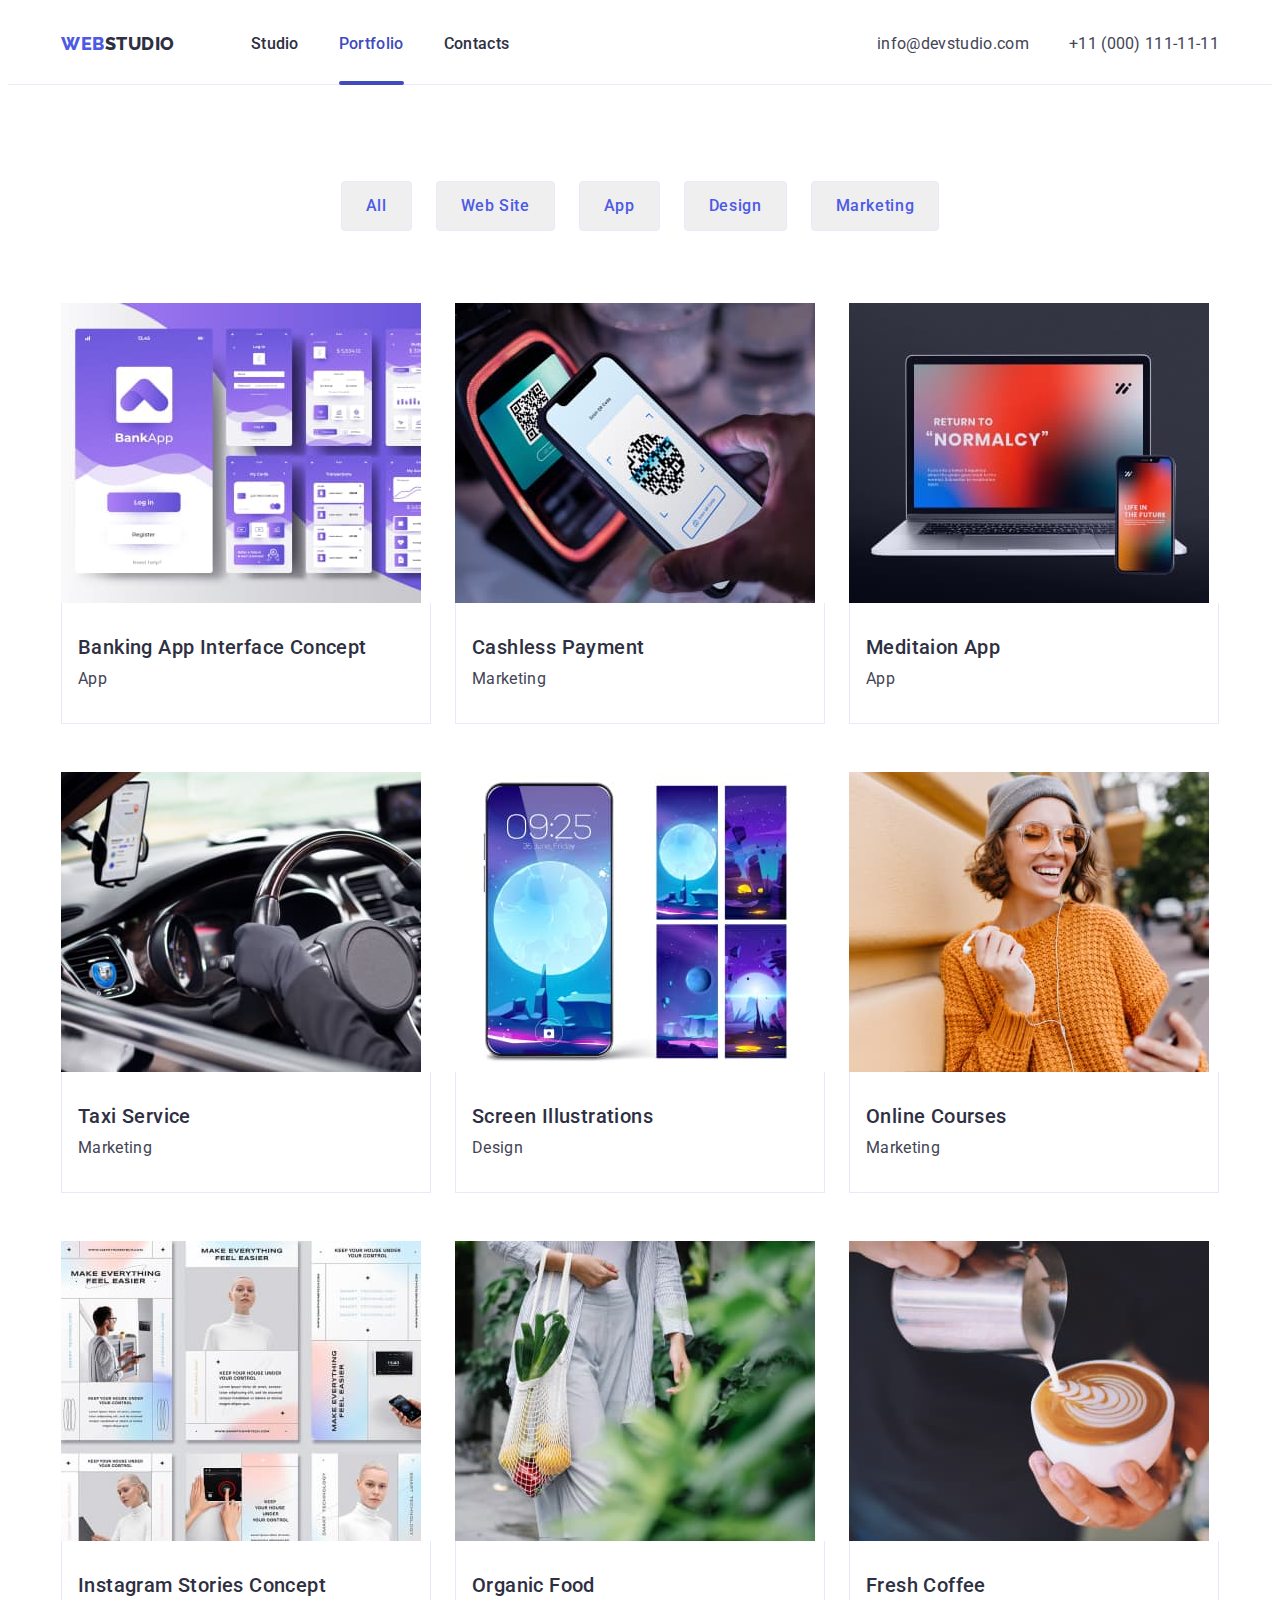
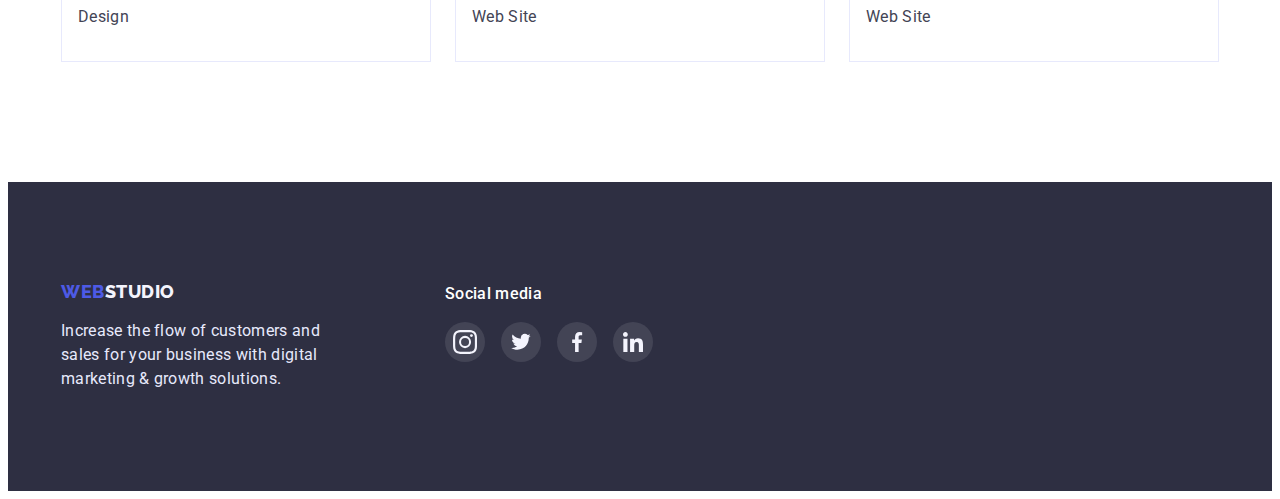
==== commit 473a07f6: "add all" ====
--- a/portfolio.html
+++ b/portfolio.html
@@ -42,12 +42,12 @@
                 </ul>
                 <ul class="list image-list">
                         <li class="item-portfolio">
-                            <div class="portf-top-wrap"><img src="./images/service1.jpg" alt="Content" width="360" height="300">
-                            <p class="portf-top-text">14 Stylish and User-Friendly App Design Concepts · Task Manager App · Calorie Tracker App · Exotic Fruit Ecommerce App · Cloud Storage App</p></div>
-                            <div class="content-img-p">
-                                <h2 class="image-title">Banking App Interface Concept</h2>
-                                <p class="image-text">App</p>
-                            </div>
+                                <div class="portf-top-wrap"><img src="./images/service1.jpg" alt="Content" width="360" height="300">
+                                <p class="portf-top-text">14 Stylish and User-Friendly App Design Concepts · Task Manager App · Calorie Tracker App · Exotic Fruit Ecommerce App · Cloud Storage App</p></div>
+                                <div class="content-img-p">
+                                    <h2 class="image-title">Banking App Interface Concept</h2>
+                                    <p class="image-text">App</p>
+                                </div>
                         </li>
                         <li class="item-portfolio">
                             <div class="portf-top-wrap"><img src="./images/service2.jpg" alt="Phone" width="360" height="300">
--- a/css/styles.css
+++ b/css/styles.css
@@ -99,6 +99,8 @@
   font-size: 16px;
   line-height: 1.5;
   letter-spacing: 0.02em;
+  padding-top: 24px;
+  padding-bottom: 28px;
   color: var(--main-background);
   transition: color 250ms cubic-bezier(0.4, 0, 0.2, 1);
 }
@@ -364,7 +366,7 @@
 
 .customers-icon{
   fill: #8e8f99;
-  transition: fill 250ms;
+  transition: fill 250ms cubic-bezier(0.4, 0, 0.2, 1);
 }
 .customers-link:is(:hover, :focus) {
   border-color: #404BBF;
@@ -439,7 +441,7 @@
 
 .header-portfolio {
   padding-top: 24px;
-  padding-bottom: 24px;
+  padding-bottom: 28px;
   border-bottom: 1px solid #E7E9FC;
 }
 
@@ -461,6 +463,7 @@
   font-size: 16px;
   line-height: 1.5;
   letter-spacing: 0.02em;
+  padding-bottom: 32px;
   color: var(--main-background);
   transition: color 250ms cubic-bezier(0.4, 0, 0.2, 1);
 }
@@ -520,7 +523,7 @@
   border: var(--border-color);
   border-radius: 4px;
   padding: 12px 24px;
-  transition: background  250ms cubic-bezier(0.4, 0, 0.2, 1), border-color  250ms cubic-bezier(0.4, 0, 0.2, 1) ;
+  transition: background  250ms cubic-bezier(0.4, 0, 0.2, 1), border-color  250ms cubic-bezier(0.4, 0, 0.2, 1), color 250ms cubic-bezier(0.4, 0, 0.2, 1), box-shadow 250ms cubic-bezier(0.4, 0, 0.2, 1) ;
 }
 
 .btn-portfolio:hover,
@@ -645,7 +648,7 @@
   width: 100%;
   height: 4px;
   left: 0px;
-  bottom: -27px;
+  bottom: 0px;
   background: var(--btn-color-hov-foc);
   border-radius: 2px;
 }
@@ -658,12 +661,15 @@
   width: 100%;
   height: 100%;
   background-color: rgba(46, 47, 66, 0.4);
+  transform: 250ms cubic-bezier(0.4, 0, 0.2, 1);
+  transition:  250ms cubic-bezier(0.4, 0, 0.2, 1);
 }
 
 .is-hidden {
   opacity: 0;
   visibility: hidden;
   pointer-events: none;
+  transform: 250ms cubic-bezier(0.4, 0, 0.2, 1);
 }
 
 .modal {
@@ -676,6 +682,8 @@
   background-color: #FCFCFC;
   border-radius: 4px;
   padding: 24px;
+  transform:  250ms cubic-bezier(0.4, 0, 0.2, 1);
+  transition:  250ms cubic-bezier(0.4, 0, 0.2, 1);
 }
 .modal-close {
   width: 24px;
